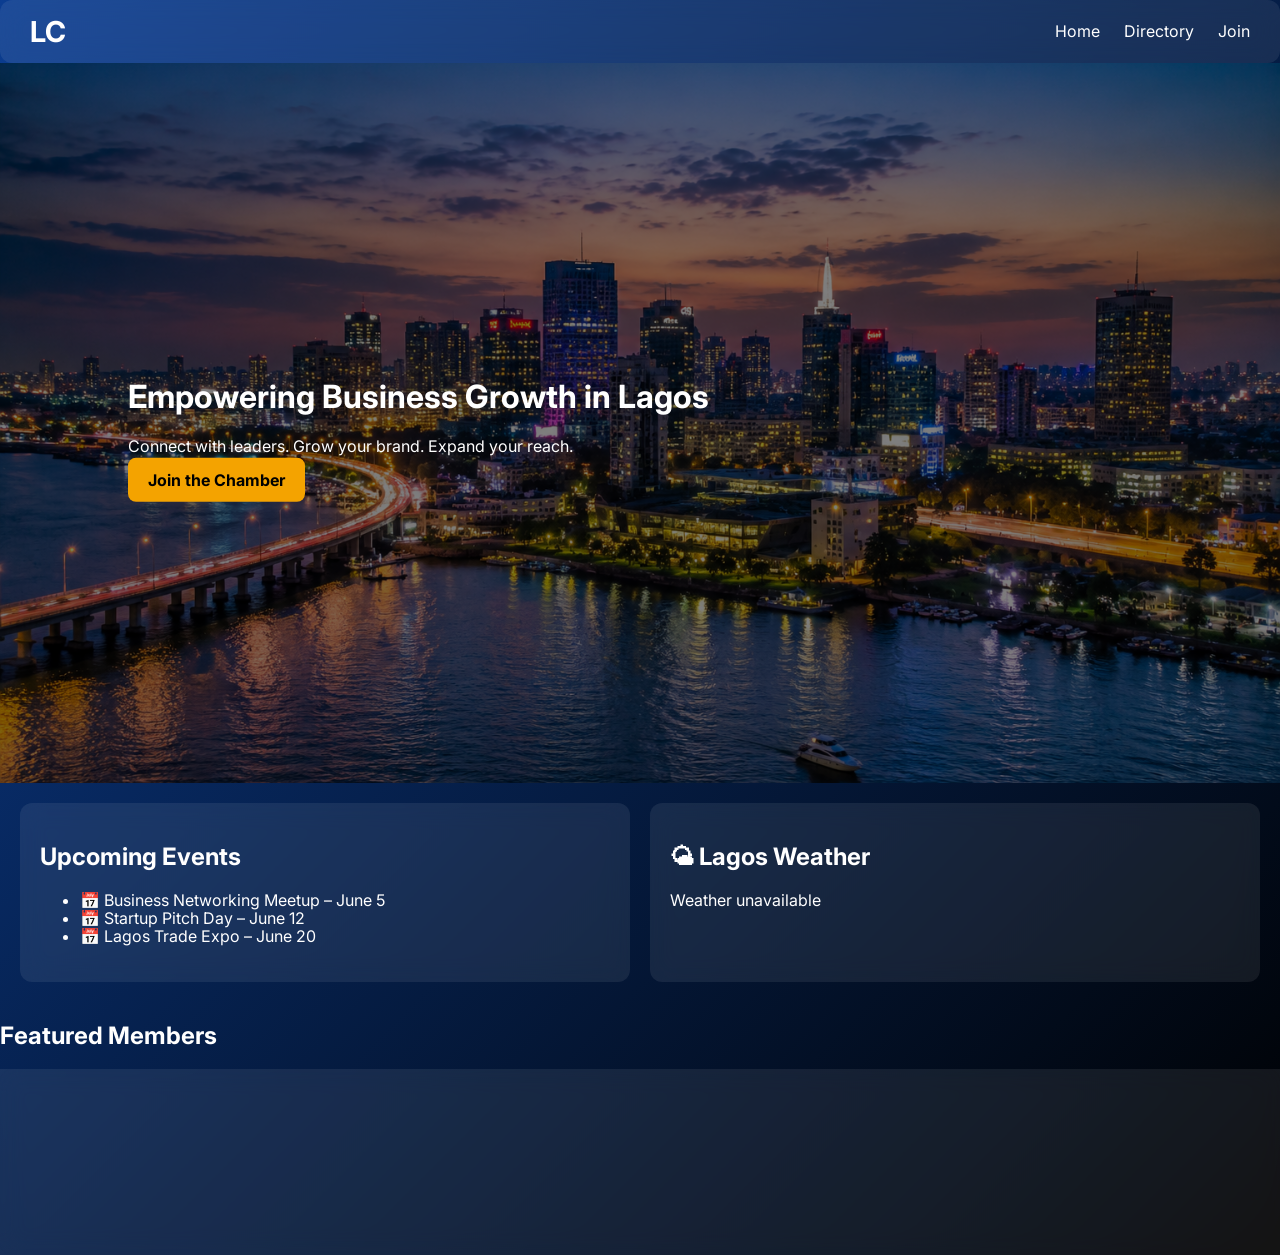
==== chamber/index.html @ fdfa2de3 "index html updated" ====
<!DOCTYPE html>
<html lang="en">

<head>
    <meta charset="UTF-8">
    <meta name="viewport" content="width=device-width, initial-scale=1.0">

    <title>Lagos Chamber Home</title>

    <meta name="description"
        content="Join Lagos Chamber of Commerce to grow your business, connect with leaders, and explore new opportunities in Lagos.">
    <meta name="author" content="Tobiloba Oluwasegun">

    <link rel="icon" href="images/favicon.png">

    <!-- SEO / SOCIAL -->
    <meta property="og:title" content="Lagos Chamber of Commerce Home Page">
    <meta property="og:description"
        content="Discover business opportunities, events, and partnerships with the Lagos Chamber of Commerce.">
    <meta property="og:image" content="https://thetobsdev1.github.io/wdd231/chamber/images/lagos-hero.jpg">
    <meta property="og:url" content="https://thetobsdev1.github.io/wdd231/chamber/index.html">
    <meta property="og:type" content="website">

    <!-- FONTS -->
    <link rel="preconnect" href="https://fonts.googleapis.com">
    <link rel="preconnect" href="https://fonts.gstatic.com" crossorigin>
    <link href="https://fonts.googleapis.com/css2?family=Inter:wght@400;600;700&display=swap" rel="stylesheet">

    <!-- CSS -->
    <link rel="stylesheet" href="styles/normalize.css">
    <link rel="stylesheet" href="styles/small.css">
    <link rel="stylesheet" href="styles/large.css">

    <script src="scripts/home.js" defer></script>
</head>

<body>

    <header class="header glass">
        <h1>LC</h1>

        <nav>
            <a href="index.html" class="active">Home</a>
            <a href="directory.html">Directory</a>
            <a href="join.html">Join</a>
        </nav>
    </header>

    <main>

        <!-- HERO -->
        <section class="hero">
            <img src="images/lagoshero.png" alt="Lagos skyline view">

            <div class="overlay"></div>

            <div class="hero-content">
                <h1>Empowering Business Growth in Lagos</h1>
                <p>Connect with leaders. Grow your brand. Expand your reach.</p>
                <a href="join.html" class="cta">Join the Chamber</a>
            </div>
        </section>

        <!-- MAIN GRID -->
        <section class="home-grid">

            <!-- EVENTS -->
            <section class="card glass">
                <h2>Upcoming Events</h2>
                <ul>
                    <li>📅 Business Networking Meetup – June 5</li>
                    <li>📅 Startup Pitch Day – June 12</li>
                    <li>📅 Lagos Trade Expo – June 20</li>
                </ul>
            </section>

            <section class="card glass weather">
                <h2>🌤 Lagos Weather</h2>
                <p id="temp">Loading...</p>
                <p id="desc"></p>
                <div id="forecast"></div>
            </section>

        </section>

        <!-- SPOTLIGHT -->
        <section class="spotlight">
            <h2>Featured Members</h2>
            <div id="spotlightCards" class="spotlight-grid"></div>
        </section>

    </main>

    <footer class="glass">
        <p>📍 Lagos Chamber of Commerce</p>
        <p>👤 Tobiloba Oluwasegun | WDD 231</p>
        <p>&copy; <span id="year"></span></p>
        <p>Last Modified: <span id="lastModified"></span></p>
    </footer>

</body>

</html>
---- chamber/styles/small.css ----
body {
    margin: 0;
    font-family: Inter, sans-serif;
    background: #0b1220;
    color: white;
    overflow-x: hidden;
}

/* PARTICLES BG */
#bg {
    position: fixed;
    top: 0;
    left: 0;
    z-index: -1;
}

/* HEADER */
.header {
    padding: 1rem;
    background: rgba(10, 20, 40, 0.9);
    backdrop-filter: blur(10px);
}

nav {
    display: flex;
    gap: 10px;
}

nav a {
    color: white;
    text-decoration: none;
}

.toolbar {
    display: flex;
    gap: 10px;
    margin-top: 10px;
}

/* STATS */
.stats {
    display: flex;
    gap: 15px;
    margin-top: 10px;
    font-size: 14px;
}

/* CHIPS */
.chips {
    display: flex;
    gap: 10px;
    margin-top: 10px;
}

.chip {
    padding: 6px 12px;
    border-radius: 20px;
    border: none;
    cursor: pointer;
    background: #1b2a44;
    color: white;
}

.chip.active {
    background: #4ea1ff;
}

/* GRID */
#cards {
    display: grid;
    gap: 1rem;
    padding: 1rem;
}

.card {
    background: rgba(255, 255, 255, 0.05);
    padding: 1rem;
    border-radius: 12px;
    backdrop-filter: blur(10px);
    transform: translateY(20px);
    opacity: 0;
    animation: fade 0.4s forwards;
}

@keyframes fade {
    to {
        transform: translateY(0);
        opacity: 1;
    }
}

/* BADGES */
.badge {
    padding: 4px 10px;
    border-radius: 20px;
    font-size: 12px;
}

.gold {
    background: gold;
    color: black;
}

.silver {
    background: silver;
    color: black;
}

.member {
    background: #808080;
}

.card-header {
    display: flex;
    justify-content: space-between;
    align-items: center;
}

.desc {
    font-size: 14px;
    opacity: 0.85;
    margin: 10px 0;
    line-height: 1.4;
}

.industry {
    font-size: 13px;
    color: #4ea1ff;
    margin-top: 5px;
}

.meta {
    font-size: 13px;
    opacity: 0.8;
}

.visit {
    display: inline-block;
    margin-top: 10px;
    color: #4ea1ff;
    text-decoration: none;
}

.card-img {
    width: 100%;
    height: 160px;
    object-fit: cover;
    border-radius: 10px;
    margin-bottom: 10px;
}
---- chamber/styles/large.css ----
/* ================================
   LARGE SCREEN STYLES (768px+)
   Chamber Directory - WDD 231
================================ */

@media screen and (min-width: 768px) {

    /* ================= HEADER ================= */
    .header {
        display: grid;
        grid-template-columns: 1fr auto;
        align-items: center;
        padding: 1.5rem 2rem;
    }

    .header h1 {
        font-size: 1.8rem;
        margin: 0;
    }

    nav {
        justify-content: flex-end;
        gap: 1.5rem;
    }

    nav a {
        font-size: 1rem;
        transition: color 0.3s ease;
    }

    nav a:hover {
        color: #4ea1ff;
    }

    /* ================= TOOLBAR ================= */
    .toolbar {
        grid-column: 1 / -1;
        display: flex;
        justify-content: space-between;
        align-items: center;
        margin-top: 1rem;
    }

    .toolbar input {
        width: 60%;
        max-width: 400px;
    }

    /* ================= FILTERS ================= */
    .filters,
    .chips {
        justify-content: center;
        flex-wrap: wrap;
    }

    .view-buttons {
        justify-content: center;
    }

    /* ================= STATS ================= */
    .stats {
        justify-content: center;
        gap: 2rem;
        font-size: 0.95rem;
    }

    /* ================= MAIN GRID ================= */
    #cards {
        grid-template-columns: repeat(2, 1fr);
        padding: 2rem;
        gap: 1.5rem;
    }

    /* ================= CARD ENHANCEMENT ================= */
    .card {
        padding: 1.5rem;
        transition: transform 0.3s ease, box-shadow 0.3s ease;
    }

    .card:hover {
        transform: translateY(-6px);
        box-shadow: 0 10px 25px rgba(0, 0, 0, 0.15);
    }

    /* ================= LIST VIEW ================= */
    .list .card {
        display: flex;
        justify-content: space-between;
        align-items: center;
        gap: 1rem;
    }

    .list .card h3 {
        min-width: 200px;
    }

    /* ================= INTRO SECTION ================= */
    .intro {
        max-width: 800px;
        margin: 2rem auto;
        text-align: center;
        padding: 1rem;
    }

    .intro h2 {
        font-size: 2rem;
    }

    .intro p {
        font-size: 1.1rem;
        opacity: 0.85;
    }

    /* ================= FOOTER ================= */
    footer {
        text-align: center;
        padding: 2rem;
        font-size: 0.95rem;
    }
}

/* ================================
   EXTRA LARGE SCREENS (1200px+)
================================ */

@media screen and (min-width: 1200px) {

    #cards {
        grid-template-columns: repeat(3, 1fr);
        max-width: 1200px;
        margin: 0 auto;
    }

    .toolbar input {
        width: 50%;
    }

    .intro {
        max-width: 900px;
    }
}

/* ===== GLOBAL ===== */
body {
    font-family: 'Inter', sans-serif;
    margin: 0;
    background: linear-gradient(135deg, #0B3D91, #000);
    color: #fff;
}

/* ===== GLASS EFFECT ===== */
.glass {
    background: rgba(255, 255, 255, 0.08);
    backdrop-filter: blur(12px);
    border-radius: 12px;
    padding: 20px;
}

/* ===== HEADER ===== */
.header {
    display: flex;
    justify-content: space-between;
    padding: 15px 30px;
}

/* ===== HERO ===== */
.hero {
    position: relative;
    height: 80vh;
    overflow: hidden;
}

.hero img {
    width: 100%;
    height: 100%;
    object-fit: cover;
    animation: zoom 20s infinite alternate;
}

@keyframes zoom {
    from {
        transform: scale(1);
    }

    to {
        transform: scale(1.1);
    }
}

.overlay {
    position: absolute;
    inset: 0;
    background: rgba(0, 0, 0, 0.5);
}

.hero-content {
    position: absolute;
    top: 50%;
    left: 10%;
    transform: translateY(-50%);
}

.hero h2 {
    font-size: 2.5rem;
}

.cta {
    background: #F4A300;
    padding: 12px 20px;
    border-radius: 8px;
    text-decoration: none;
    color: black;
    font-weight: bold;
    transition: 0.3s;
}

.cta:hover {
    transform: scale(1.1);
}

/* ===== GRID ===== */
.home-grid {
    display: grid;
    grid-template-columns: 1fr 1fr;
    gap: 20px;
    padding: 20px;
}

/* ===== CARDS ===== */
.card {
    transition: 0.3s;
}

.card:hover {
    transform: translateY(-5px);
}

/* ===== SPOTLIGHT ===== */
.spotlight-grid {
    display: grid;
    grid-template-columns: repeat(3, 1fr);
    gap: 20px;
}

.spotlight-grid .card img {
    width: 100%;
    border-radius: 10px;
}

.weather img {
    width: 50px;
    vertical-align: middle;
}

.card img {
    width: 100%;
    height: 160px;
    object-fit: cover;
    border-radius: 8px;
}
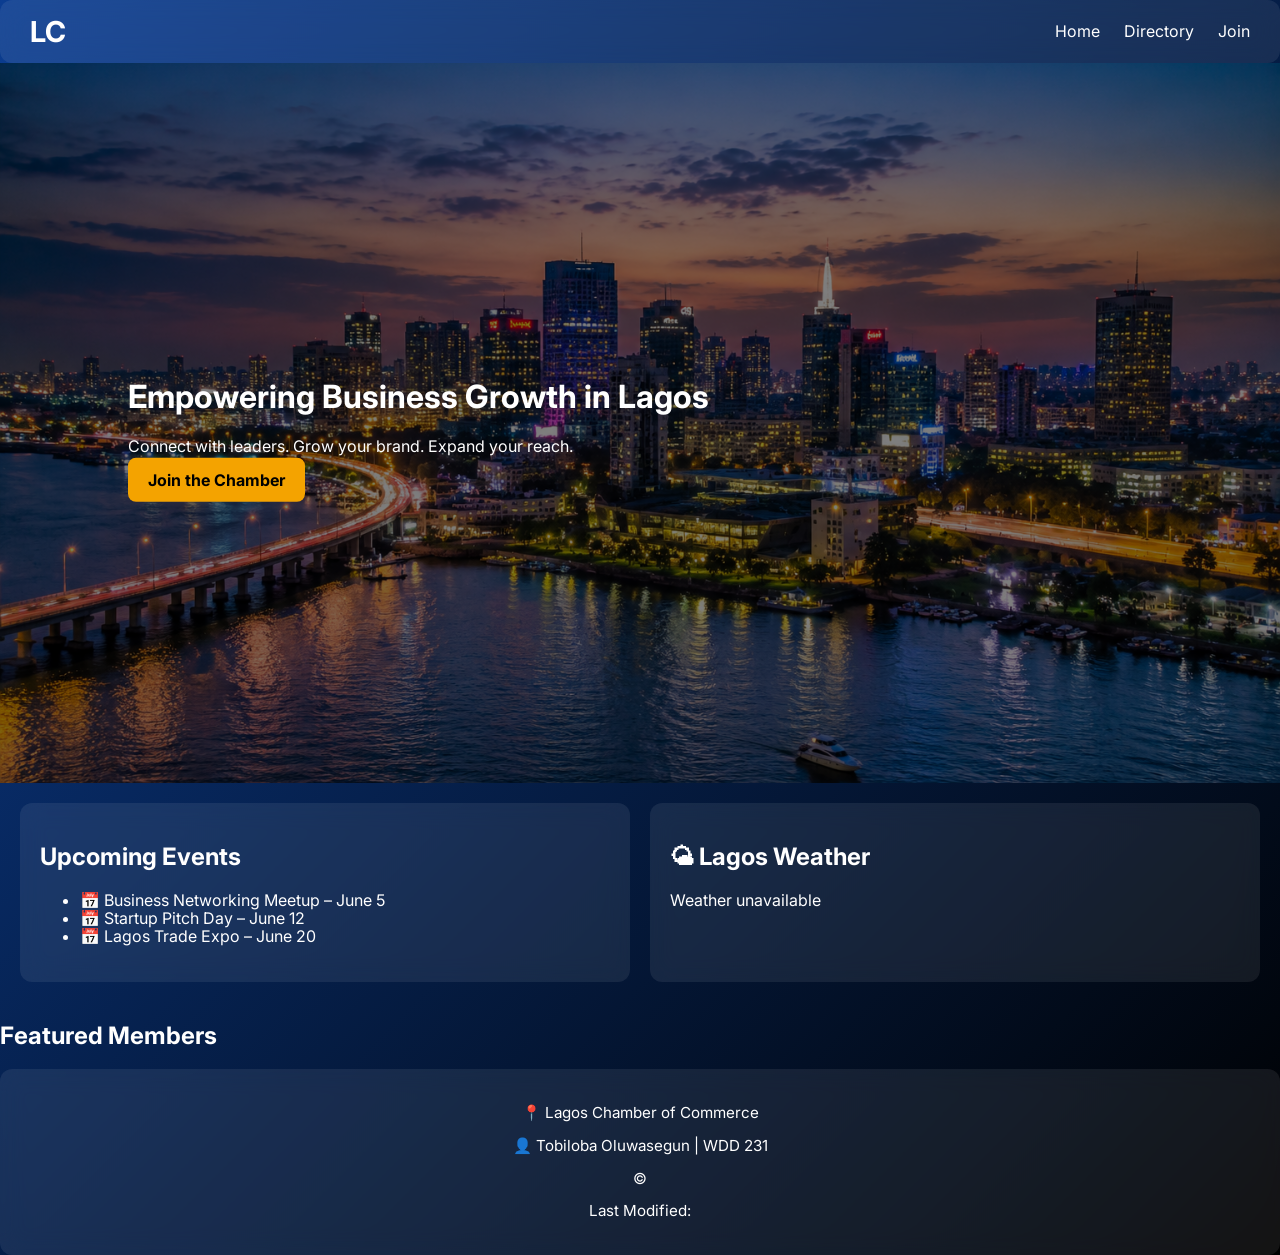
==== commit 843b5b58: "index html" ====
--- a/chamber/index.html
+++ b/chamber/index.html
@@ -17,7 +17,7 @@
     <meta property="og:title" content="Lagos Chamber of Commerce Home Page">
     <meta property="og:description"
         content="Discover business opportunities, events, and partnerships with the Lagos Chamber of Commerce.">
-    <meta property="og:image" content="https://thetobsdev1.github.io/wdd231/chamber/images/lagos-hero.jpg">
+    <meta property="og:image" content="https://thetobsdev1.github.io/wdd231/chamber/images/lagoshero.png">
     <meta property="og:url" content="https://thetobsdev1.github.io/wdd231/chamber/index.html">
     <meta property="og:type" content="website">
 
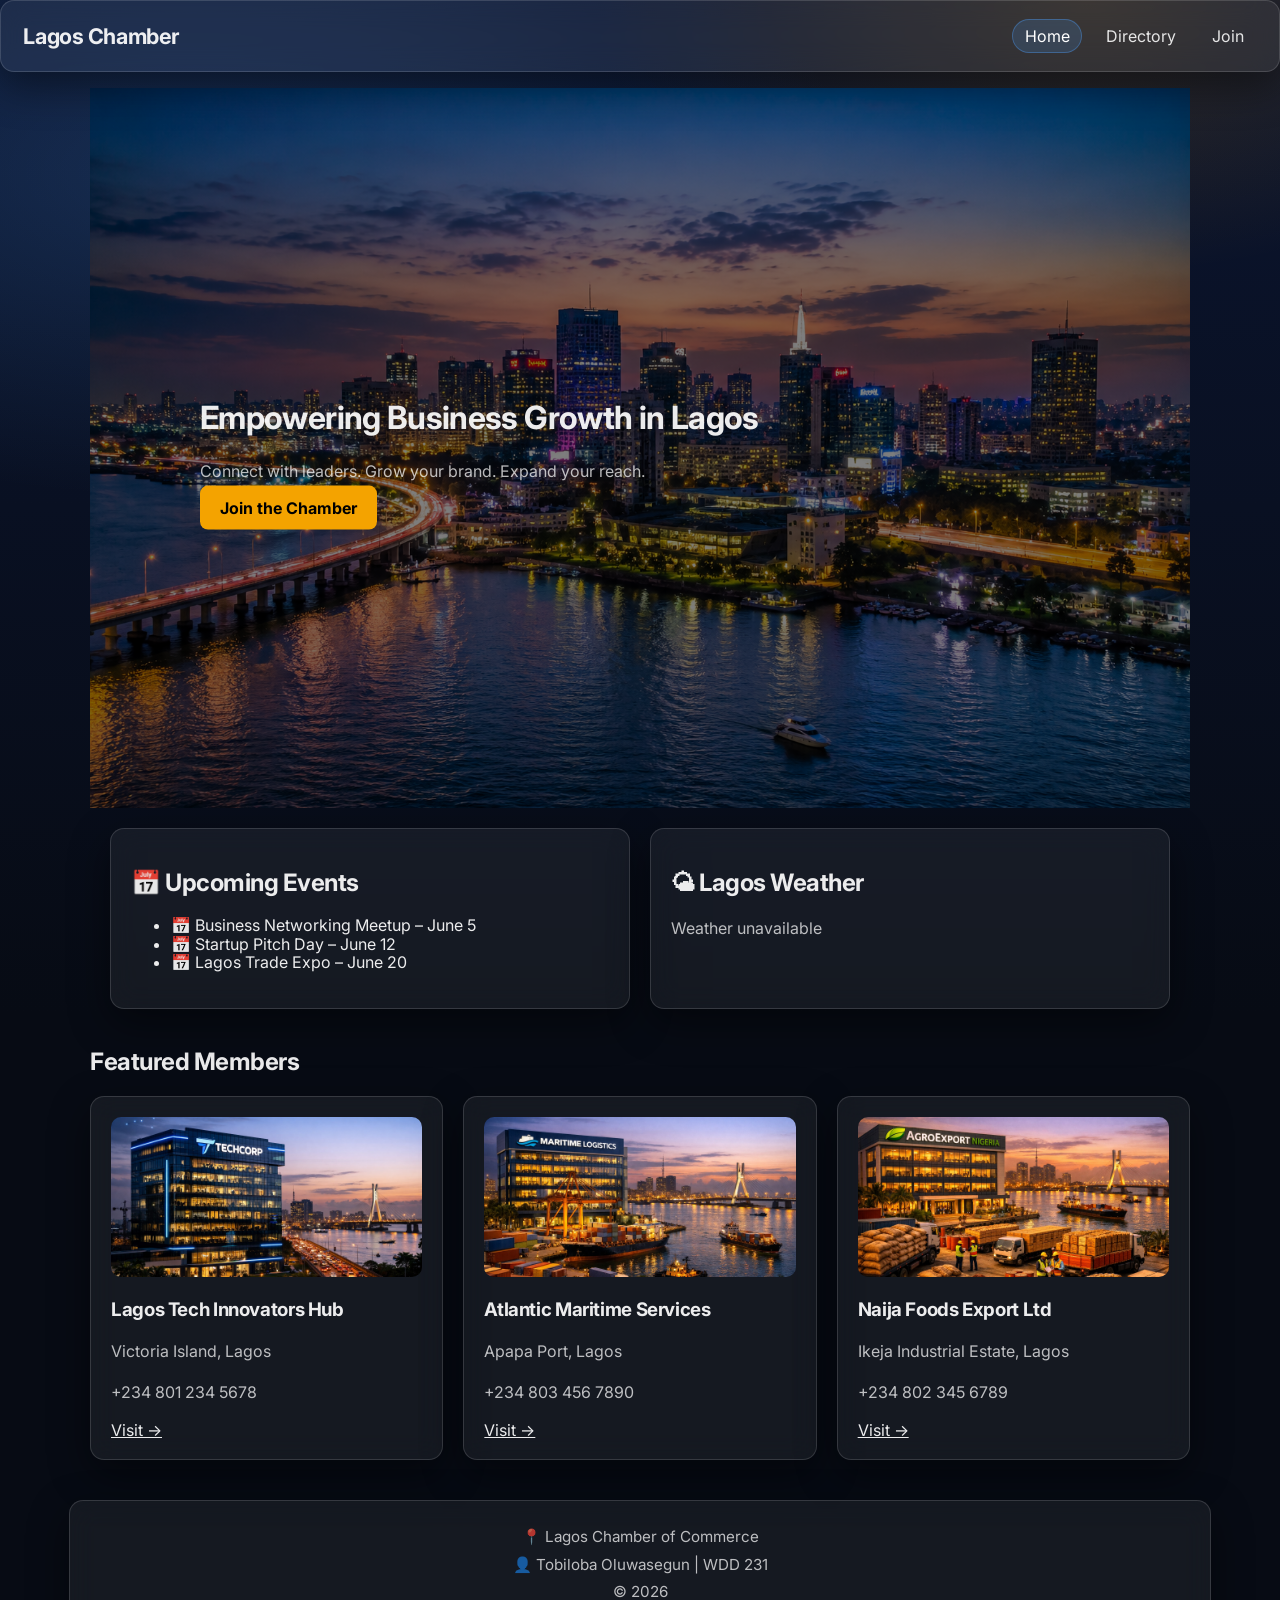
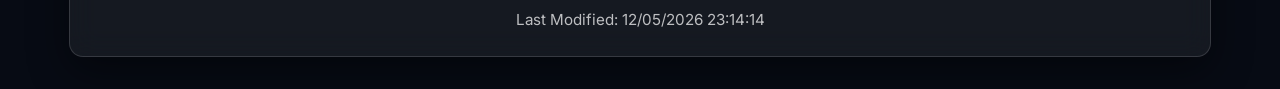
==== commit f5d04e00: "Add join and thank-you pages Implements chamber membership application form with modals and a themed" ====
--- a/chamber/index.html
+++ b/chamber/index.html
@@ -30,6 +30,7 @@
     <link rel="stylesheet" href="styles/normalize.css">
     <link rel="stylesheet" href="styles/small.css">
     <link rel="stylesheet" href="styles/large.css">
+    <link rel="stylesheet" href="styles/theme.css">
 
     <script src="scripts/home.js" defer></script>
 </head>
@@ -37,10 +38,10 @@
 <body>
 
     <header class="header glass">
-        <h1>LC</h1>
+        <h1>Lagos Chamber</h1>
 
-        <nav>
-            <a href="index.html" class="active">Home</a>
+        <nav aria-label="Primary">
+            <a href="index.html" class="active" aria-current="page">Home</a>
             <a href="directory.html">Directory</a>
             <a href="join.html">Join</a>
         </nav>
@@ -66,7 +67,7 @@
 
             <!-- EVENTS -->
             <section class="card glass">
-                <h2>Upcoming Events</h2>
+                <h2>📅 Upcoming Events</h2>
                 <ul>
                     <li>📅 Business Networking Meetup – June 5</li>
                     <li>📅 Startup Pitch Day – June 12</li>
--- a/chamber/styles/theme.css
+++ b/chamber/styles/theme.css
@@ -0,0 +1,178 @@
+/* Professional shared theme for all Chamber pages */
+
+:root {
+    color-scheme: dark;
+    --bg0: #070B14;
+    --bg1: #0B1530;
+    --surface: rgba(255, 255, 255, 0.06);
+    --surface2: rgba(255, 255, 255, 0.09);
+    --border: rgba(255, 255, 255, 0.14);
+    --text: rgba(255, 255, 255, 0.92);
+    --muted: rgba(255, 255, 255, 0.72);
+    --accent: #4ea1ff;
+    --accent2: #F4A300;
+    --shadow: 0 14px 40px rgba(0, 0, 0, 0.45);
+    --radius: 14px;
+}
+
+html {
+    scroll-behavior: smooth;
+}
+
+body {
+    font-family: Inter, system-ui, -apple-system, Segoe UI, Roboto, Arial, sans-serif;
+    background:
+        radial-gradient(1200px 600px at 15% 10%, rgba(78, 161, 255, 0.18), transparent 55%),
+        radial-gradient(900px 500px at 85% 0%, rgba(244, 163, 0, 0.16), transparent 55%),
+        linear-gradient(180deg, var(--bg1), var(--bg0) 60%);
+    color: var(--text);
+}
+
+main {
+    max-width: 1100px;
+    margin: 0 auto;
+    padding: 1rem;
+}
+
+h1,
+h2,
+h3 {
+    letter-spacing: -0.02em;
+}
+
+p {
+    color: var(--muted);
+    line-height: 1.55;
+}
+
+a {
+    color: inherit;
+}
+
+.glass {
+    background: var(--surface);
+    border: 1px solid var(--border);
+    border-radius: var(--radius);
+    box-shadow: var(--shadow);
+    backdrop-filter: blur(14px);
+}
+
+/* Header / Nav */
+.header {
+    position: sticky;
+    top: 0;
+    z-index: 20;
+    margin: 0;
+    padding: 0.9rem 1rem;
+}
+
+.header h1 {
+    font-size: 1.15rem;
+    margin: 0;
+}
+
+nav {
+    display: flex;
+    flex-wrap: wrap;
+    gap: 0.5rem;
+}
+
+nav a {
+    display: inline-flex;
+    align-items: center;
+    padding: 0.45rem 0.7rem;
+    border-radius: 999px;
+    text-decoration: none;
+    color: rgba(255, 255, 255, 0.88);
+    border: 1px solid transparent;
+    transition: background 140ms ease, border-color 140ms ease, transform 140ms ease;
+}
+
+nav a:hover {
+    background: rgba(255, 255, 255, 0.07);
+    border-color: rgba(255, 255, 255, 0.12);
+}
+
+nav a.active,
+nav a[aria-current="page"] {
+    background: rgba(78, 161, 255, 0.16);
+    border-color: rgba(78, 161, 255, 0.35);
+    color: #fff;
+}
+
+/* Buttons / inputs */
+button,
+input,
+select,
+textarea {
+    font: inherit;
+}
+
+input,
+select,
+textarea {
+    border-radius: 12px;
+    border: 1px solid rgba(255, 255, 255, 0.18);
+    background: rgba(0, 0, 0, 0.28);
+    color: #fff;
+}
+
+button {
+    border-radius: 12px;
+    border: 1px solid rgba(255, 255, 255, 0.18);
+    background: rgba(255, 255, 255, 0.08);
+    color: #fff;
+    cursor: pointer;
+}
+
+button:hover {
+    background: rgba(255, 255, 255, 0.12);
+}
+
+:focus-visible {
+    outline: 3px solid rgba(78, 161, 255, 0.55);
+    outline-offset: 2px;
+}
+
+/* Cards (directory + general) */
+.card {
+    background: var(--surface);
+    border: 1px solid var(--border);
+    border-radius: var(--radius);
+}
+
+.card:hover {
+    box-shadow: 0 20px 55px rgba(0, 0, 0, 0.55);
+}
+
+/* Footer */
+footer {
+    max-width: 1100px;
+    margin: 1.5rem auto 2rem;
+    padding: 1rem;
+}
+
+footer p {
+    margin: 0.25rem 0;
+}
+
+/* Responsive header layout */
+@media (min-width: 800px) {
+    .header {
+        display: grid;
+        grid-template-columns: 1fr auto;
+        align-items: center;
+        gap: 0.75rem;
+        padding: 1.1rem 1.4rem;
+    }
+
+    .header h1 {
+        font-size: 1.35rem;
+    }
+
+    nav {
+        justify-content: flex-end;
+        gap: 0.75rem;
+    }
+}
+
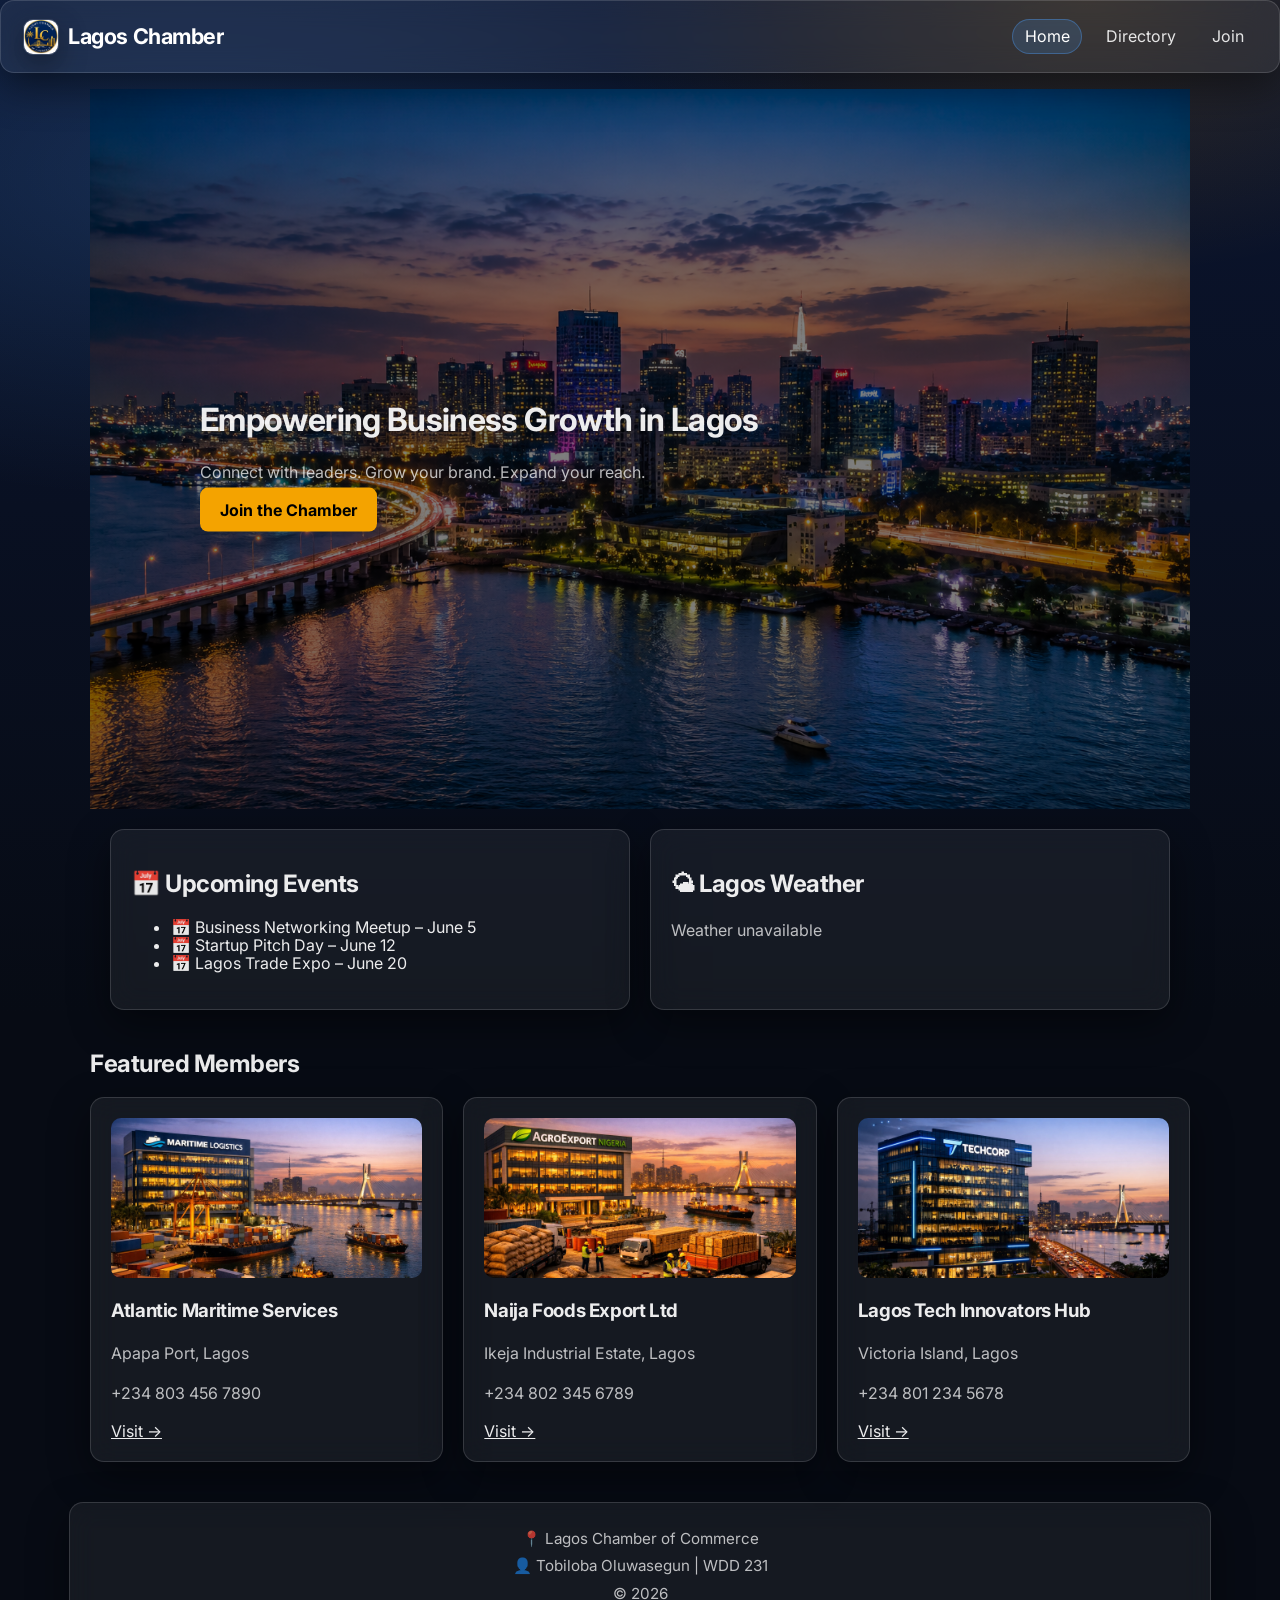
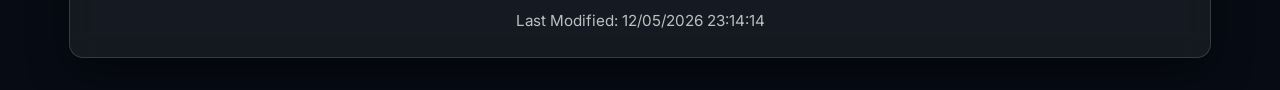
==== commit 4d593995: "Add header logo Add brand logo/wordmark in shared header and update theme styles for consistent layo" ====
--- a/chamber/index.html
+++ b/chamber/index.html
@@ -38,7 +38,11 @@
 <body>
 
     <header class="header glass">
-        <h1>Lagos Chamber</h1>
+        <a class="brand" href="index.html">
+            <img class="brand-logo" src="images/favicon.png" alt="Lagos Chamber logo" width="34" height="34"
+                loading="eager">
+            <span class="brand-name">Lagos Chamber</span>
+        </a>
 
         <nav aria-label="Primary">
             <a href="index.html" class="active" aria-current="page">Home</a>
--- a/chamber/styles/theme.css
+++ b/chamber/styles/theme.css
@@ -66,9 +66,30 @@
     padding: 0.9rem 1rem;
 }
 
-.header h1 {
+.brand {
+    display: inline-flex;
+    align-items: center;
+    gap: 0.55rem;
+    text-decoration: none;
+    color: #fff;
+    min-width: 0;
+}
+
+.brand-logo {
+    width: 34px;
+    height: 34px;
+    border-radius: 10px;
+    border: 1px solid rgba(255, 255, 255, 0.14);
+    box-shadow: 0 10px 28px rgba(0, 0, 0, 0.35);
+}
+
+.brand-name {
     font-size: 1.15rem;
-    margin: 0;
+    font-weight: 700;
+    letter-spacing: -0.02em;
+    white-space: nowrap;
+    overflow: hidden;
+    text-overflow: ellipsis;
 }
 
 nav {
@@ -166,7 +187,7 @@
         padding: 1.1rem 1.4rem;
     }
 
-    .header h1 {
+    .brand-name {
         font-size: 1.35rem;
     }
 
@@ -174,5 +195,13 @@
         justify-content: flex-end;
         gap: 0.75rem;
     }
-}
-
+
+    /* Header sub-sections (directory page) */
+    .header > .toolbar,
+    .header > .stats,
+    .header > .chips,
+    .header > .view {
+        grid-column: 1 / -1;
+    }
+}
+
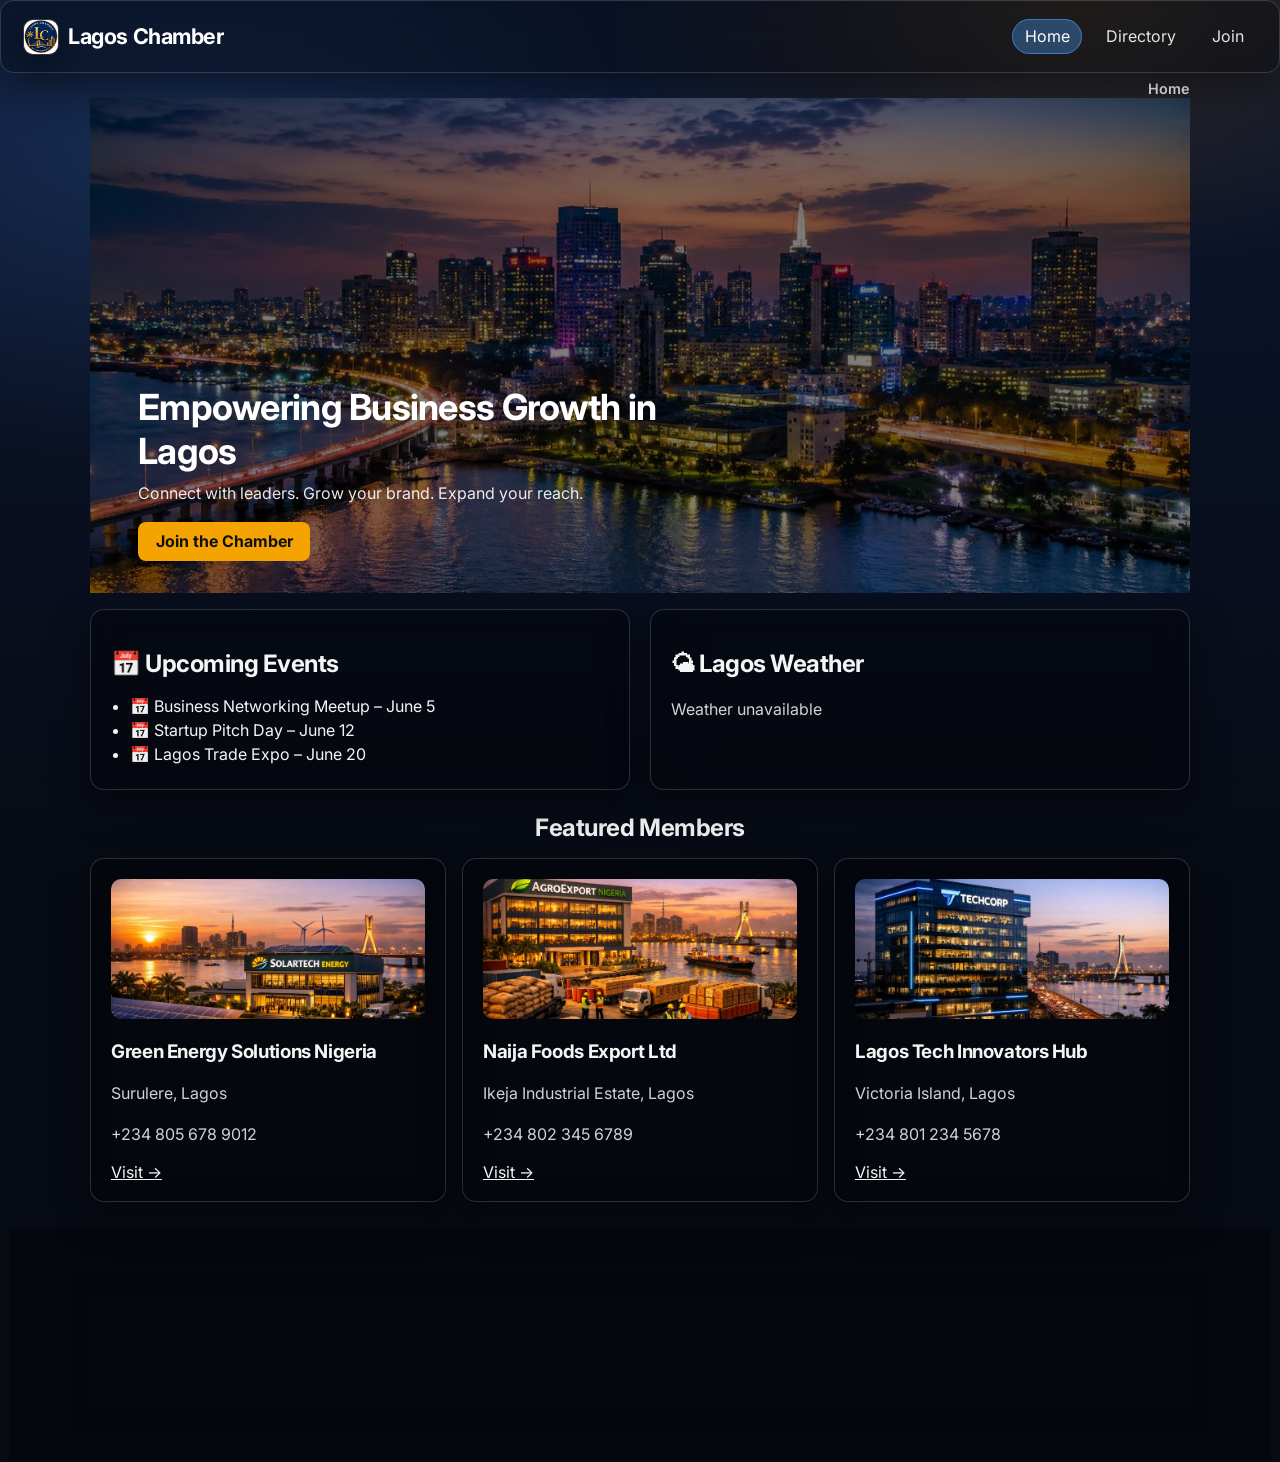
==== commit 37cc55ee: "Improve W03 home page for rubric Compress hero and favicon, add responsive nav and breadcrumbs, and " ====
--- a/chamber/index.html
+++ b/chamber/index.html
@@ -11,13 +11,13 @@
         content="Join Lagos Chamber of Commerce to grow your business, connect with leaders, and explore new opportunities in Lagos.">
     <meta name="author" content="Tobiloba Oluwasegun">
 
-    <link rel="icon" href="images/favicon.png">
+    <link rel="icon" href="images/favicon-small.png" type="image/png">
 
     <!-- SEO / SOCIAL -->
     <meta property="og:title" content="Lagos Chamber of Commerce Home Page">
     <meta property="og:description"
         content="Discover business opportunities, events, and partnerships with the Lagos Chamber of Commerce.">
-    <meta property="og:image" content="https://thetobsdev1.github.io/wdd231/chamber/images/lagoshero.png">
+    <meta property="og:image" content="https://thetobsdev1.github.io/wdd231/chamber/images/lagoshero.jpg">
     <meta property="og:url" content="https://thetobsdev1.github.io/wdd231/chamber/index.html">
     <meta property="og:type" content="website">
 
@@ -31,31 +31,43 @@
     <link rel="stylesheet" href="styles/small.css">
     <link rel="stylesheet" href="styles/large.css">
     <link rel="stylesheet" href="styles/theme.css">
+    <link rel="stylesheet" href="styles/home.css">
 
+    <script src="scripts/nav.js" defer></script>
     <script src="scripts/home.js" defer></script>
 </head>
 
-<body>
+<body class="home-page">
 
     <header class="header glass">
         <a class="brand" href="index.html">
-            <img class="brand-logo" src="images/favicon.png" alt="Lagos Chamber logo" width="34" height="34"
+            <img class="brand-logo" src="images/favicon-small.png" alt="Lagos Chamber logo" width="34" height="34"
                 loading="eager">
             <span class="brand-name">Lagos Chamber</span>
         </a>
 
-        <nav aria-label="Primary">
-            <a href="index.html" class="active" aria-current="page">Home</a>
-            <a href="directory.html">Directory</a>
-            <a href="join.html">Join</a>
-        </nav>
+        <div class="header-nav">
+            <button type="button" class="nav-toggle" aria-expanded="false" aria-controls="primary-nav"
+                aria-label="Open navigation menu">☰</button>
+            <nav id="primary-nav" aria-label="Primary">
+                <a href="index.html" class="active" aria-current="page">Home</a>
+                <a href="directory.html">Directory</a>
+                <a href="join.html">Join</a>
+            </nav>
+        </div>
     </header>
+
+    <nav class="wayfinding" aria-label="Breadcrumb">
+        <ol class="breadcrumb">
+            <li><span aria-current="page">Home</span></li>
+        </ol>
+    </nav>
 
     <main>
 
         <!-- HERO -->
         <section class="hero">
-            <img src="images/lagoshero.png" alt="Lagos skyline view">
+            <img src="images/lagoshero.jpg" alt="Lagos skyline view" width="1200" height="675" fetchpriority="high">
 
             <div class="overlay"></div>
 
--- a/chamber/styles/large.css
+++ b/chamber/styles/large.css
@@ -218,13 +218,7 @@
     transform: scale(1.1);
 }
 
-/* ===== GRID ===== */
-.home-grid {
-    display: grid;
-    grid-template-columns: 1fr 1fr;
-    gap: 20px;
-    padding: 20px;
-}
+/* ===== GRID (home layout in styles/home.css) ===== */
 
 /* ===== CARDS ===== */
 .card {
@@ -235,12 +229,7 @@
     transform: translateY(-5px);
 }
 
-/* ===== SPOTLIGHT ===== */
-.spotlight-grid {
-    display: grid;
-    grid-template-columns: repeat(3, 1fr);
-    gap: 20px;
-}
+/* ===== SPOTLIGHT (home layout in styles/home.css) ===== */
 
 .spotlight-grid .card img {
     width: 100%;
--- a/chamber/styles/theme.css
+++ b/chamber/styles/theme.css
@@ -4,11 +4,11 @@
     color-scheme: dark;
     --bg0: #070B14;
     --bg1: #0B1530;
-    --surface: rgba(255, 255, 255, 0.06);
-    --surface2: rgba(255, 255, 255, 0.09);
-    --border: rgba(255, 255, 255, 0.14);
-    --text: rgba(255, 255, 255, 0.92);
-    --muted: rgba(255, 255, 255, 0.72);
+    --surface: rgba(0, 0, 0, 0.35);
+    --surface2: rgba(0, 0, 0, 0.5);
+    --border: rgba(255, 255, 255, 0.16);
+    --text: rgba(255, 255, 255, 0.96);
+    --muted: rgba(255, 255, 255, 0.82);
     --accent: #4ea1ff;
     --accent2: #F4A300;
     --shadow: 0 14px 40px rgba(0, 0, 0, 0.45);
@@ -64,6 +64,16 @@
     z-index: 20;
     margin: 0;
     padding: 0.9rem 1rem;
+    display: flex;
+    flex-wrap: wrap;
+    align-items: center;
+    justify-content: space-between;
+    gap: 0.75rem;
+}
+
+.header-nav {
+    flex: 1 1 auto;
+    justify-content: flex-end;
 }
 
 .brand {
@@ -92,10 +102,41 @@
     text-overflow: ellipsis;
 }
 
-nav {
+.nav-toggle {
+    display: inline-flex;
+    align-items: center;
+    justify-content: center;
+    padding: 0.45rem 0.65rem;
+    border-radius: 10px;
+    border: 1px solid var(--border);
+    background: rgba(0, 0, 0, 0.35);
+    color: #fff;
+    cursor: pointer;
+    font-size: 1.25rem;
+    line-height: 1;
+}
+
+.nav-toggle[aria-expanded="true"] {
+    background: rgba(78, 161, 255, 0.25);
+}
+
+.header-nav {
     display: flex;
     flex-wrap: wrap;
+    align-items: center;
     gap: 0.5rem;
+}
+
+nav {
+    display: none;
+    flex-direction: column;
+    width: 100%;
+    gap: 0.35rem;
+    padding-top: 0.5rem;
+}
+
+nav.is-open {
+    display: flex;
 }
 
 nav a {
@@ -116,8 +157,8 @@
 
 nav a.active,
 nav a[aria-current="page"] {
-    background: rgba(78, 161, 255, 0.16);
-    border-color: rgba(78, 161, 255, 0.35);
+    background: rgba(78, 161, 255, 0.34);
+    border-color: rgba(78, 161, 255, 0.55);
     color: #fff;
 }
 
@@ -191,9 +232,24 @@
         font-size: 1.35rem;
     }
 
+    .nav-toggle {
+        display: none;
+    }
+
+    .header-nav {
+        justify-content: flex-end;
+    }
+
     nav {
-        justify-content: flex-end;
+        display: flex;
+        flex-direction: row;
+        width: auto;
+        padding-top: 0;
         gap: 0.75rem;
+    }
+
+    nav.is-open {
+        display: flex;
     }
 
     /* Header sub-sections (directory page) */
--- a/chamber/styles/home.css
+++ b/chamber/styles/home.css
@@ -0,0 +1,164 @@
+/* Home page – layout, hero, responsive grids, wayfinding */
+
+body.home-page {
+    overflow-x: hidden;
+}
+
+/* Wayfinding */
+.wayfinding {
+    max-width: 1100px;
+    margin: 0 auto;
+    padding: 0.5rem 1rem 0;
+}
+
+.breadcrumb {
+    margin: 0;
+    padding: 0;
+    list-style: none;
+    display: flex;
+    flex-wrap: wrap;
+    gap: 0.35rem;
+    font-size: 0.9rem;
+    color: var(--muted);
+}
+
+.breadcrumb li:not(:last-child)::after {
+    content: "›";
+    margin-left: 0.35rem;
+    opacity: 0.7;
+}
+
+.breadcrumb a {
+    color: var(--accent);
+    text-decoration: none;
+}
+
+.breadcrumb [aria-current="page"] {
+    color: var(--text);
+    font-weight: 600;
+}
+
+/* Hero */
+.home-page .hero {
+    position: relative;
+    width: 100%;
+    max-width: 100%;
+    height: clamp(220px, 55vh, 520px);
+    overflow: hidden;
+    margin: 0;
+}
+
+.home-page .hero img {
+    width: 100%;
+    height: 100%;
+    max-width: 100%;
+    object-fit: cover;
+    object-position: center;
+    display: block;
+    animation: none;
+}
+
+.home-page .hero-content {
+    position: absolute;
+    inset: 0;
+    display: flex;
+    flex-direction: column;
+    justify-content: center;
+    align-items: flex-start;
+    padding: 1.25rem;
+    max-width: 36rem;
+    left: 0;
+    top: auto;
+    transform: none;
+}
+
+.home-page .hero-content h1 {
+    margin: 0 0 0.5rem;
+    font-size: clamp(1.35rem, 4vw, 2.25rem);
+    line-height: 1.2;
+    color: #fff;
+}
+
+.home-page .hero-content p {
+    margin: 0 0 1rem;
+    color: rgba(255, 255, 255, 0.9);
+}
+
+.home-page .cta {
+    display: inline-block;
+    background: var(--accent2);
+    padding: 0.65rem 1.1rem;
+    border-radius: 8px;
+    text-decoration: none;
+    color: #111;
+    font-weight: 700;
+}
+
+/* Main sections */
+.home-page main {
+    max-width: 1100px;
+    padding: 0 1rem 1.5rem;
+}
+
+.home-grid {
+    display: grid;
+    grid-template-columns: 1fr;
+    gap: 1rem;
+    padding: 1rem 0;
+}
+
+.home-grid .card ul {
+    margin: 0.5rem 0 0;
+    padding-left: 1.2rem;
+}
+
+.home-grid .card li {
+    margin-bottom: 0.35rem;
+}
+
+.spotlight {
+    padding: 0.5rem 0 1.5rem;
+}
+
+.spotlight > h2 {
+    margin: 0 0 1rem;
+    text-align: center;
+}
+
+.spotlight-grid {
+    display: grid;
+    grid-template-columns: 1fr;
+    gap: 1rem;
+}
+
+.spotlight-grid .card img {
+    width: 100%;
+    height: 140px;
+    object-fit: cover;
+    border-radius: 10px;
+}
+
+#forecast p {
+    margin: 0.25rem 0;
+}
+
+@media (min-width: 600px) {
+    .spotlight-grid {
+        grid-template-columns: repeat(2, 1fr);
+    }
+}
+
+@media (min-width: 900px) {
+    .home-grid {
+        grid-template-columns: 1fr 1fr;
+        gap: 1.25rem;
+    }
+
+    .spotlight-grid {
+        grid-template-columns: repeat(3, 1fr);
+    }
+
+    .home-page .hero-content {
+        padding: 2rem 3rem;
+    }
+}
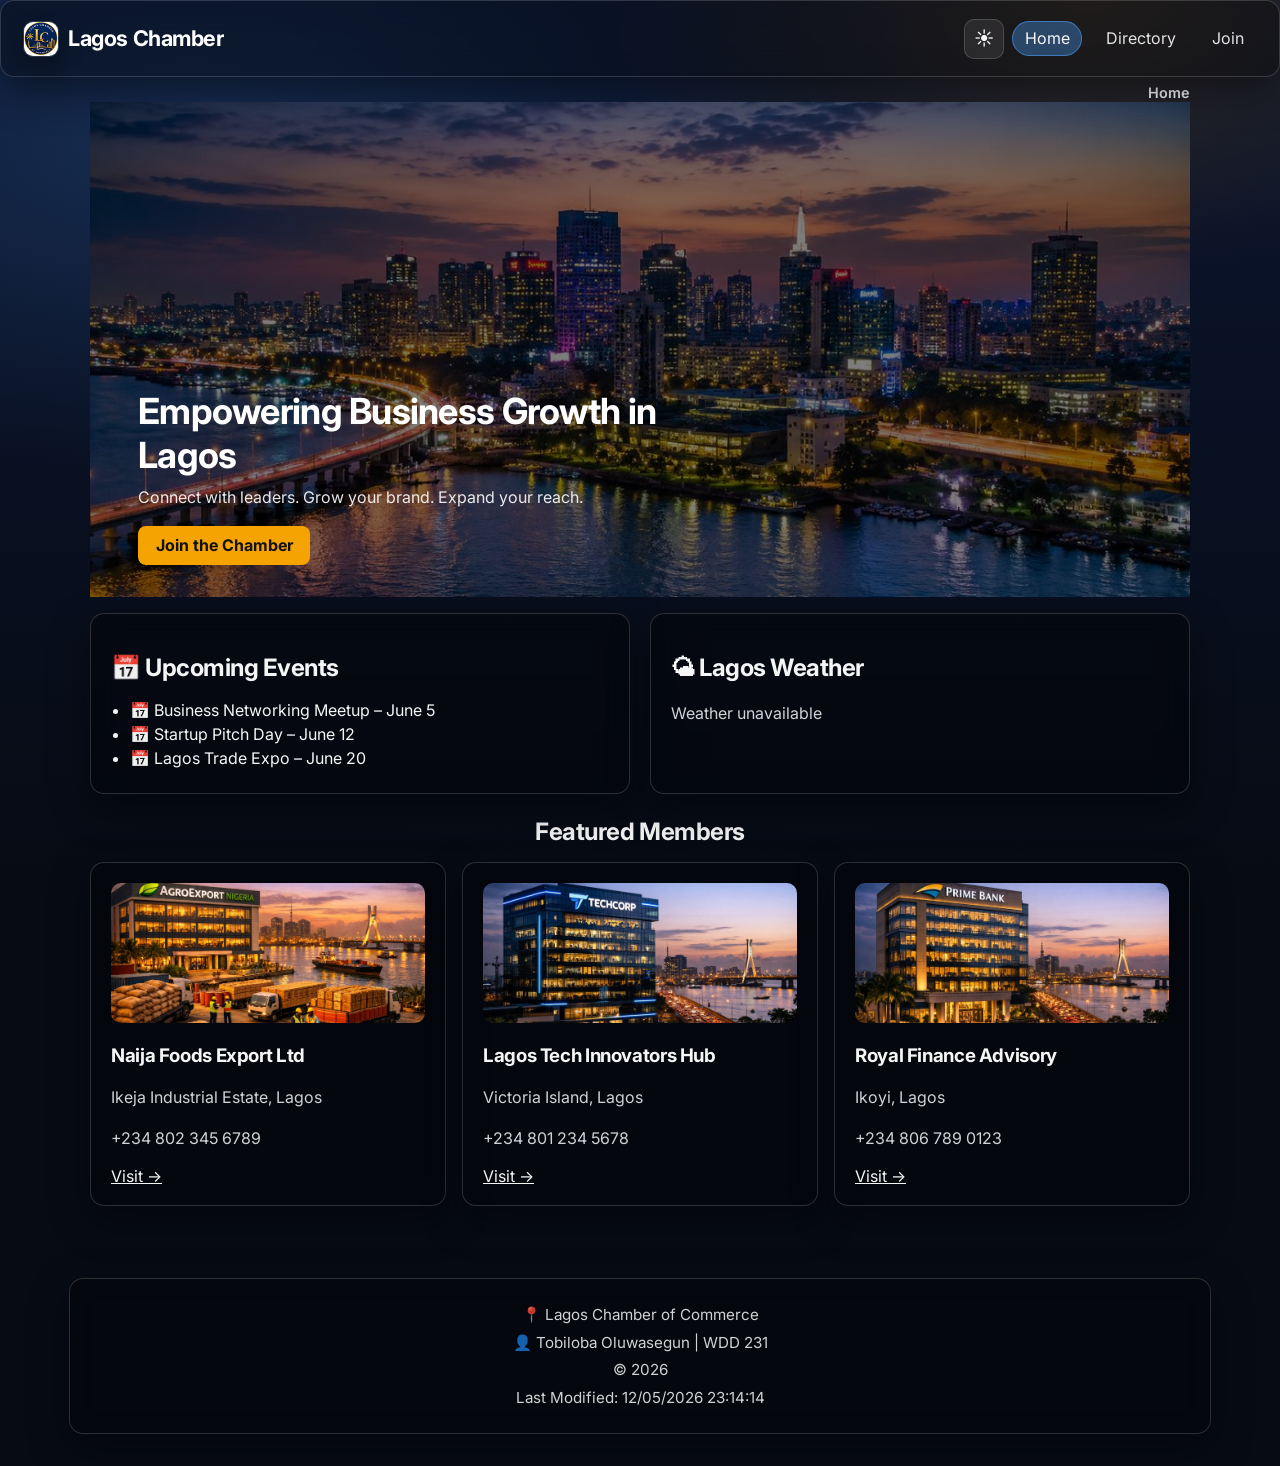
==== commit 3bb1abbe: "Add light and dark mode toggle Site-wide theme toggle with sun and moon icons, CSS variables for lig" ====
--- a/chamber/index.html
+++ b/chamber/index.html
@@ -33,6 +33,7 @@
     <link rel="stylesheet" href="styles/theme.css">
     <link rel="stylesheet" href="styles/home.css">
 
+    <script src="scripts/theme-toggle.js" defer></script>
     <script src="scripts/nav.js" defer></script>
     <script src="scripts/home.js" defer></script>
 </head>
@@ -47,6 +48,11 @@
         </a>
 
         <div class="header-nav">
+            <button type="button" class="theme-toggle" id="themeToggle" aria-label="Switch to light mode"
+                title="Light mode">
+                <span class="theme-icon theme-icon-light" aria-hidden="true">☀️</span>
+                <span class="theme-icon theme-icon-dark" aria-hidden="true">🌙</span>
+            </button>
             <button type="button" class="nav-toggle" aria-expanded="false" aria-controls="primary-nav"
                 aria-label="Open navigation menu">☰</button>
             <nav id="primary-nav" aria-label="Primary">
--- a/chamber/styles/theme.css
+++ b/chamber/styles/theme.css
@@ -9,10 +9,43 @@
     --border: rgba(255, 255, 255, 0.16);
     --text: rgba(255, 255, 255, 0.96);
     --muted: rgba(255, 255, 255, 0.82);
+    --nav-link: rgba(255, 255, 255, 0.88);
+    --nav-hover-bg: rgba(255, 255, 255, 0.07);
+    --nav-hover-border: rgba(255, 255, 255, 0.12);
+    --nav-active-bg: rgba(78, 161, 255, 0.34);
+    --nav-active-border: rgba(78, 161, 255, 0.55);
+    --input-bg: rgba(0, 0, 0, 0.28);
+    --input-border: rgba(255, 255, 255, 0.18);
+    --btn-bg: rgba(255, 255, 255, 0.08);
+    --btn-hover-bg: rgba(255, 255, 255, 0.12);
+    --brand-color: #fff;
     --accent: #4ea1ff;
     --accent2: #F4A300;
     --shadow: 0 14px 40px rgba(0, 0, 0, 0.45);
     --radius: 14px;
+}
+
+html[data-theme="light"] {
+    color-scheme: light;
+    --bg0: #f0f4fc;
+    --bg1: #dce8f8;
+    --surface: rgba(255, 255, 255, 0.92);
+    --surface2: rgba(255, 255, 255, 0.98);
+    --border: rgba(11, 61, 145, 0.14);
+    --text: #0f172a;
+    --muted: #334155;
+    --nav-link: #1e293b;
+    --nav-hover-bg: rgba(11, 61, 145, 0.08);
+    --nav-hover-border: rgba(11, 61, 145, 0.15);
+    --nav-active-bg: rgba(78, 161, 255, 0.22);
+    --nav-active-border: rgba(11, 61, 145, 0.35);
+    --input-bg: #fff;
+    --input-border: rgba(11, 61, 145, 0.2);
+    --btn-bg: rgba(11, 61, 145, 0.08);
+    --btn-hover-bg: rgba(11, 61, 145, 0.14);
+    --brand-color: #0B3D91;
+    --accent: #0B3D91;
+    --shadow: 0 10px 30px rgba(11, 61, 145, 0.12);
 }
 
 html {
@@ -81,7 +114,7 @@
     align-items: center;
     gap: 0.55rem;
     text-decoration: none;
-    color: #fff;
+    color: var(--brand-color);
     min-width: 0;
 }
 
@@ -120,6 +153,41 @@
     background: rgba(78, 161, 255, 0.25);
 }
 
+.theme-toggle {
+    display: inline-flex;
+    align-items: center;
+    justify-content: center;
+    width: 2.5rem;
+    height: 2.5rem;
+    padding: 0;
+    border-radius: 10px;
+    border: 1px solid var(--border);
+    background: var(--btn-bg);
+    color: var(--text);
+    cursor: pointer;
+    font-size: 1.2rem;
+    line-height: 1;
+    flex-shrink: 0;
+    transition: background 140ms ease, transform 140ms ease;
+}
+
+.theme-toggle:hover {
+    background: var(--btn-hover-bg);
+    transform: scale(1.05);
+}
+
+.theme-icon-dark {
+    display: none;
+}
+
+html[data-theme="light"] .theme-icon-light {
+    display: none;
+}
+
+html[data-theme="light"] .theme-icon-dark {
+    display: inline;
+}
+
 .header-nav {
     display: flex;
     flex-wrap: wrap;
@@ -145,21 +213,21 @@
     padding: 0.45rem 0.7rem;
     border-radius: 999px;
     text-decoration: none;
-    color: rgba(255, 255, 255, 0.88);
+    color: var(--nav-link);
     border: 1px solid transparent;
     transition: background 140ms ease, border-color 140ms ease, transform 140ms ease;
 }
 
 nav a:hover {
-    background: rgba(255, 255, 255, 0.07);
-    border-color: rgba(255, 255, 255, 0.12);
+    background: var(--nav-hover-bg);
+    border-color: var(--nav-hover-border);
 }
 
 nav a.active,
 nav a[aria-current="page"] {
-    background: rgba(78, 161, 255, 0.34);
-    border-color: rgba(78, 161, 255, 0.55);
-    color: #fff;
+    background: var(--nav-active-bg);
+    border-color: var(--nav-active-border);
+    color: var(--text);
 }
 
 /* Buttons / inputs */
@@ -174,21 +242,42 @@
 select,
 textarea {
     border-radius: 12px;
-    border: 1px solid rgba(255, 255, 255, 0.18);
-    background: rgba(0, 0, 0, 0.28);
-    color: #fff;
+    border: 1px solid var(--input-border);
+    background: var(--input-bg);
+    color: var(--text);
 }
 
 button {
     border-radius: 12px;
-    border: 1px solid rgba(255, 255, 255, 0.18);
-    background: rgba(255, 255, 255, 0.08);
+    border: 1px solid var(--input-border);
+    background: var(--btn-bg);
+    color: var(--text);
+    cursor: pointer;
+}
+
+button:hover {
+    background: var(--btn-hover-bg);
+}
+
+html[data-theme="light"] .chip {
+    background: rgba(11, 61, 145, 0.1);
+    color: var(--text);
+}
+
+html[data-theme="light"] .chip.active {
+    background: var(--accent);
     color: #fff;
-    cursor: pointer;
-}
-
-button:hover {
-    background: rgba(255, 255, 255, 0.12);
+}
+
+html[data-theme="light"] #bg {
+    opacity: 0.35;
+}
+
+html[data-theme="light"] .visit,
+html[data-theme="light"] .industry,
+html[data-theme="light"] .level-more,
+html[data-theme="light"] .breadcrumb a {
+    color: var(--accent);
 }
 
 :focus-visible {
--- a/chamber/styles/home.css
+++ b/chamber/styles/home.css
@@ -77,6 +77,12 @@
     font-size: clamp(1.35rem, 4vw, 2.25rem);
     line-height: 1.2;
     color: #fff;
+}
+
+html[data-theme="light"] .home-page .hero-content h1,
+html[data-theme="light"] .home-page .hero-content p {
+    color: #fff;
+    text-shadow: 0 1px 8px rgba(0, 0, 0, 0.5);
 }
 
 .home-page .hero-content p {
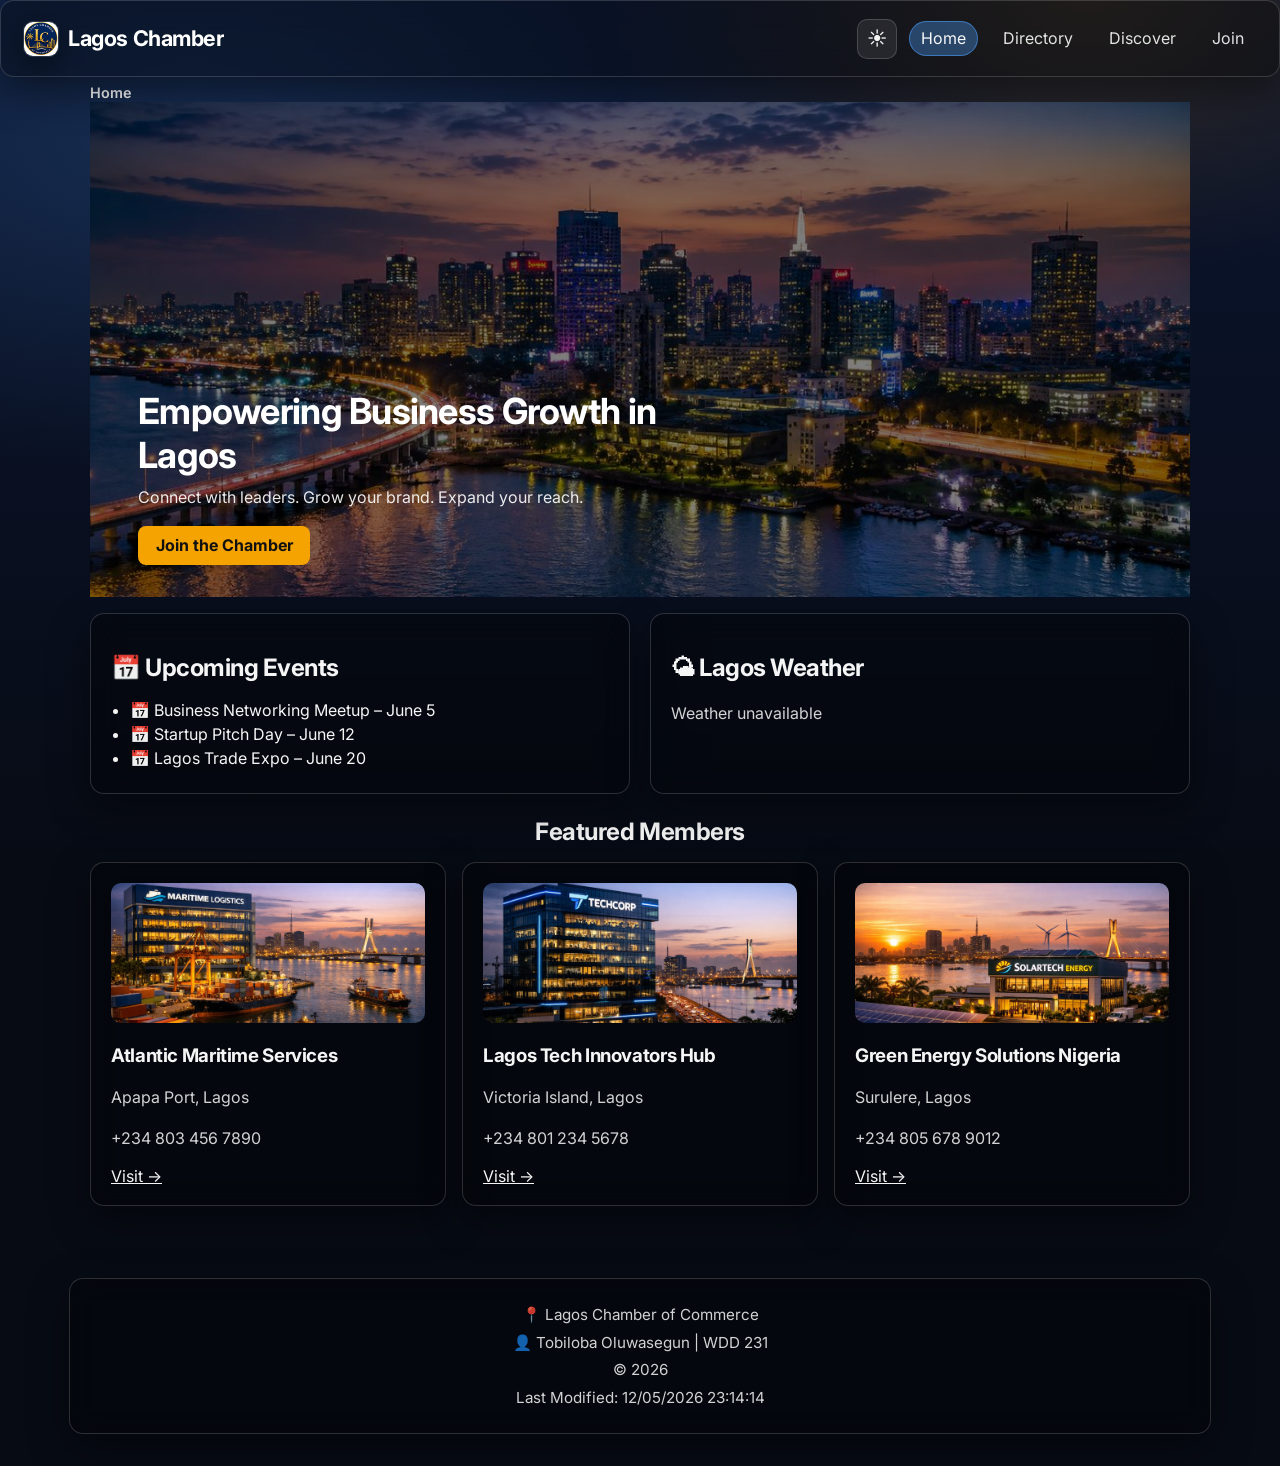
==== commit ef54a7b9: "Fix mobile hamburger menu layout and touch behavior. Move primary nav outside the button row for ful" ====
--- a/chamber/index.html
+++ b/chamber/index.html
@@ -53,14 +53,16 @@
                 <span class="theme-icon theme-icon-light" aria-hidden="true">☀️</span>
                 <span class="theme-icon theme-icon-dark" aria-hidden="true">🌙</span>
             </button>
-            <button type="button" class="nav-toggle" aria-expanded="false" aria-controls="primary-nav"
+            <button type="button" class="nav-toggle" id="navToggle" aria-expanded="false" aria-controls="primary-nav"
                 aria-label="Open navigation menu">☰</button>
-            <nav id="primary-nav" aria-label="Primary">
-                <a href="index.html" class="active" aria-current="page">Home</a>
-                <a href="directory.html">Directory</a>
-                <a href="join.html">Join</a>
-            </nav>
         </div>
+
+        <nav id="primary-nav" aria-label="Primary">
+            <a href="index.html" class="active" aria-current="page">Home</a>
+            <a href="directory.html">Directory</a>
+            <a href="discover.html">Discover</a>
+            <a href="join.html">Join</a>
+        </nav>
     </header>
 
     <nav class="wayfinding" aria-label="Breadcrumb">
--- a/chamber/styles/small.css
+++ b/chamber/styles/small.css
@@ -21,12 +21,8 @@
     backdrop-filter: blur(10px);
 }
 
-nav {
-    display: flex;
-    gap: 10px;
-}
-
-nav a {
+/* Primary navigation — mobile menu handled in theme.css */
+#primary-nav a {
     color: white;
     text-decoration: none;
 }
--- a/chamber/styles/large.css
+++ b/chamber/styles/large.css
@@ -18,12 +18,12 @@
         margin: 0;
     }
 
-    nav {
+    #primary-nav {
         justify-content: flex-end;
         gap: 1.5rem;
     }
 
-    nav a {
+    #primary-nav a {
         font-size: 1rem;
         transition: color 0.3s ease;
     }
--- a/chamber/styles/theme.css
+++ b/chamber/styles/theme.css
@@ -104,11 +104,6 @@
     gap: 0.75rem;
 }
 
-.header-nav {
-    flex: 1 1 auto;
-    justify-content: flex-end;
-}
-
 .brand {
     display: inline-flex;
     align-items: center;
@@ -139,6 +134,11 @@
     display: inline-flex;
     align-items: center;
     justify-content: center;
+    position: relative;
+    z-index: 25;
+    flex-shrink: 0;
+    min-width: 44px;
+    min-height: 44px;
     padding: 0.45rem 0.65rem;
     border-radius: 10px;
     border: 1px solid var(--border);
@@ -147,6 +147,9 @@
     cursor: pointer;
     font-size: 1.25rem;
     line-height: 1;
+    touch-action: manipulation;
+    -webkit-tap-highlight-color: transparent;
+    pointer-events: auto;
 }
 
 .nav-toggle[aria-expanded="true"] {
@@ -189,25 +192,33 @@
 }
 
 .header-nav {
+    flex: 0 0 auto;
     display: flex;
-    flex-wrap: wrap;
+    flex-wrap: nowrap;
     align-items: center;
     gap: 0.5rem;
-}
-
-nav {
+    margin-left: auto;
+}
+
+#primary-nav {
     display: none;
     flex-direction: column;
     width: 100%;
+    flex-basis: 100%;
     gap: 0.35rem;
-    padding-top: 0.5rem;
-}
-
-nav.is-open {
+    padding: 0.75rem 0 0;
+    order: 99;
+}
+
+#primary-nav.is-open {
     display: flex;
 }
 
-nav a {
+nav.wayfinding {
+    display: block;
+}
+
+#primary-nav a {
     display: inline-flex;
     align-items: center;
     padding: 0.45rem 0.7rem;
@@ -218,13 +229,13 @@
     transition: background 140ms ease, border-color 140ms ease, transform 140ms ease;
 }
 
-nav a:hover {
+#primary-nav a:hover {
     background: var(--nav-hover-bg);
     border-color: var(--nav-hover-border);
 }
 
-nav a.active,
-nav a[aria-current="page"] {
+#primary-nav a.active,
+#primary-nav a[aria-current="page"] {
     background: var(--nav-active-bg);
     border-color: var(--nav-active-border);
     color: var(--text);
@@ -307,16 +318,44 @@
     margin: 0.25rem 0;
 }
 
+/* Mobile menu */
+@media (max-width: 799px) {
+    .header.glass {
+        backdrop-filter: none;
+        -webkit-backdrop-filter: none;
+        background: var(--surface2);
+    }
+
+    .header-nav,
+    .nav-toggle,
+    .theme-toggle {
+        position: relative;
+        z-index: 30;
+    }
+
+    #primary-nav.is-open {
+        background: var(--surface2);
+        border: 1px solid var(--border);
+        border-radius: var(--radius);
+        padding: 0.75rem;
+        margin-top: 0.25rem;
+    }
+}
+
 /* Responsive header layout */
 @media (min-width: 800px) {
     .header {
-        display: grid;
-        grid-template-columns: 1fr auto;
+        display: flex;
+        flex-wrap: wrap;
         align-items: center;
         gap: 0.75rem;
         padding: 1.1rem 1.4rem;
     }
 
+    .brand {
+        margin-right: auto;
+    }
+
     .brand-name {
         font-size: 1.35rem;
     }
@@ -326,18 +365,21 @@
     }
 
     .header-nav {
-        justify-content: flex-end;
-    }
-
-    nav {
+        margin-left: 0;
+        order: 2;
+    }
+
+    #primary-nav {
         display: flex;
         flex-direction: row;
         width: auto;
-        padding-top: 0;
+        flex-basis: auto;
+        order: 3;
+        padding: 0;
         gap: 0.75rem;
     }
 
-    nav.is-open {
+    #primary-nav.is-open {
         display: flex;
     }
 
@@ -346,7 +388,8 @@
     .header > .stats,
     .header > .chips,
     .header > .view {
-        grid-column: 1 / -1;
-    }
-}
-
+        flex-basis: 100%;
+        width: 100%;
+    }
+}
+
